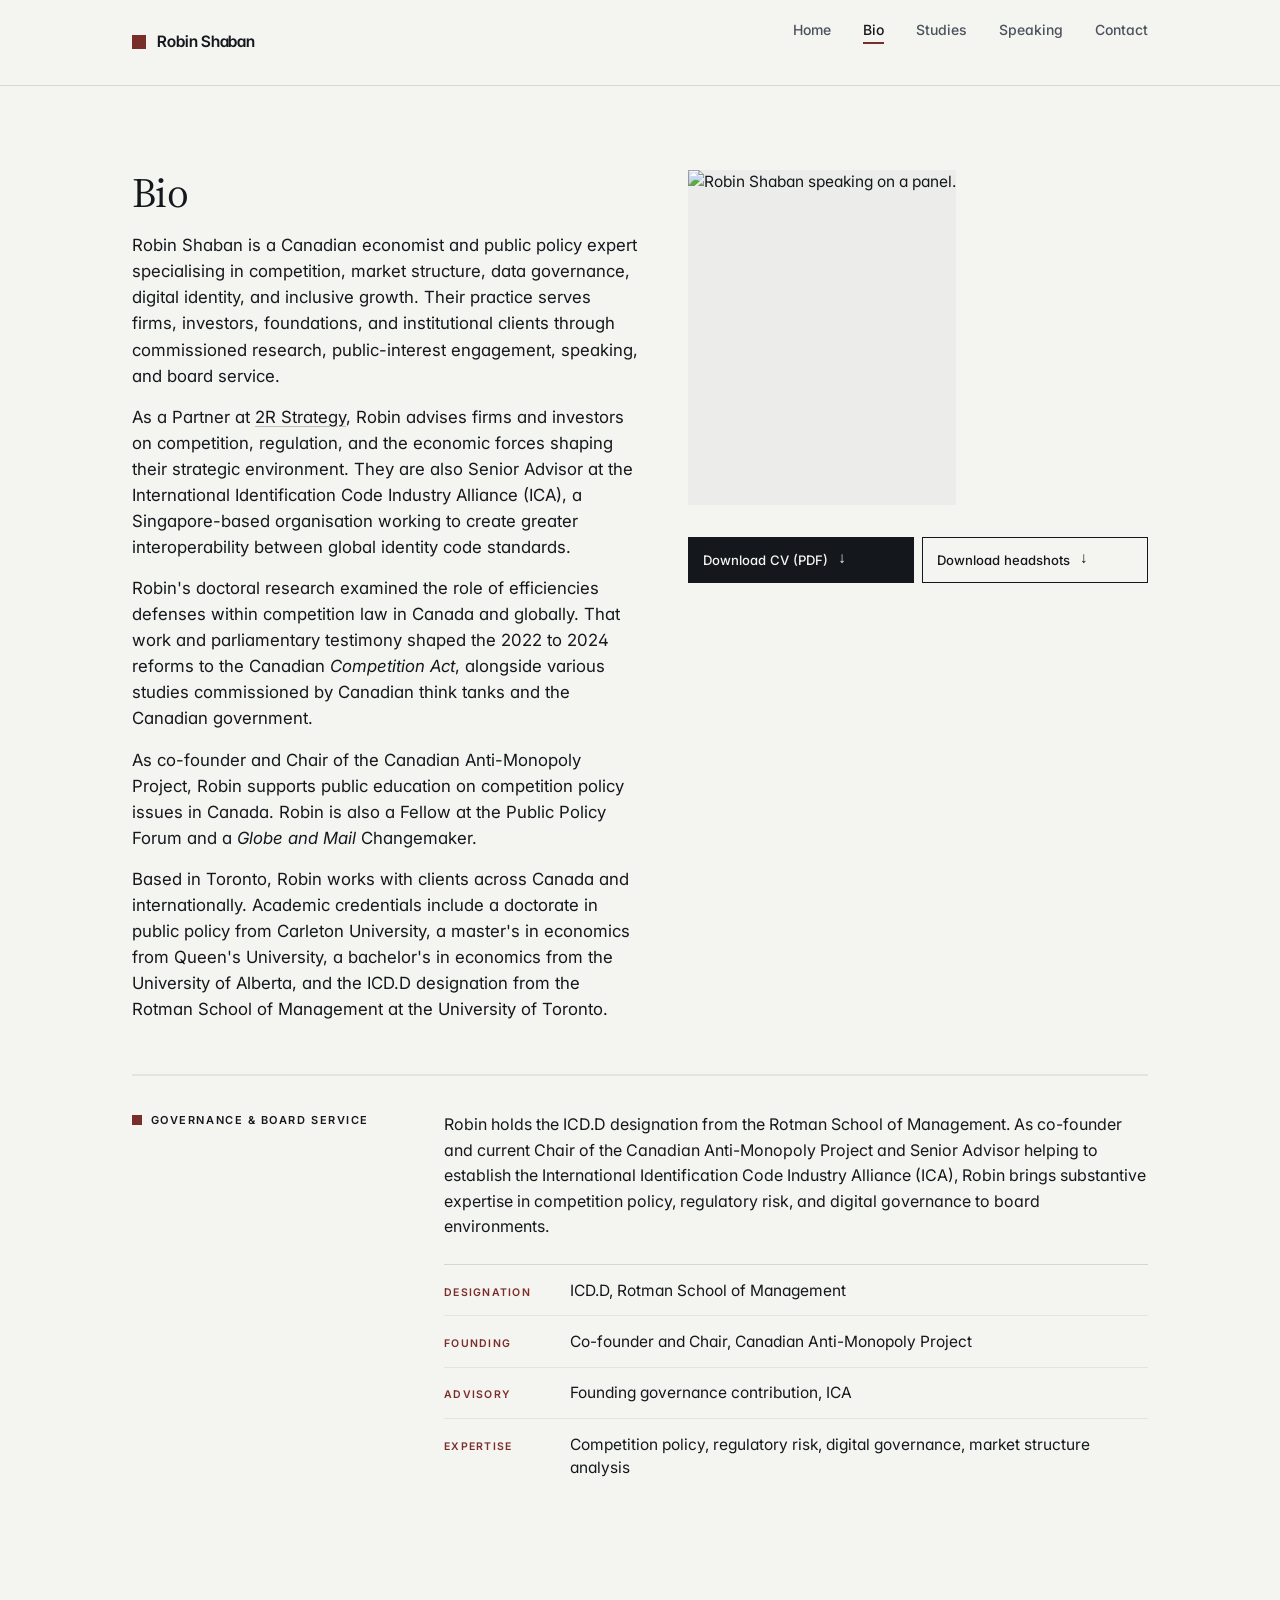
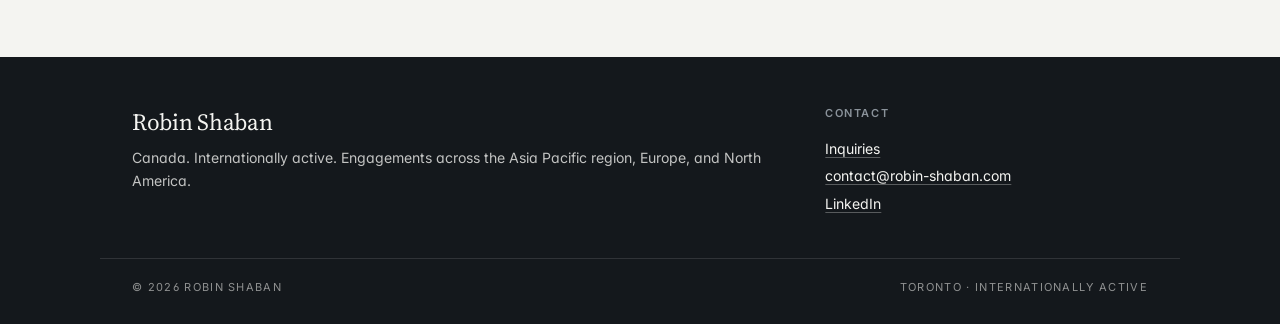
==== bio.html @ ea3fa1c0 "Add files via upload" ====
<!DOCTYPE html>
<html lang="en">
<head>
  <meta charset="UTF-8">
  <meta name="viewport" content="width=device-width, initial-scale=1.0">
  <title>Bio &middot; Robin Shaban</title>
  <meta name="description" content="Robin Shaban is a Canadian economist and public policy expert specialising in competition, market structure, data governance, digital identity, and inclusive growth.">
  <meta property="og:type" content="profile">
  <meta property="og:title" content="Bio · Robin Shaban">
  <meta property="og:description" content="Robin Shaban is a Canadian economist and public policy expert specialising in competition, market structure, data governance, digital identity, and inclusive growth.">
  <meta property="og:url" content="https://robin-shaban.com/bio.html">
  <meta property="og:image" content="https://robin-shaban.com/images/portrait-1.jpg">
  <meta property="og:image:alt" content="Robin Shaban speaking at the 2023 Ontario Economic Summit.">
  <meta property="og:site_name" content="Robin Shaban">
  <meta name="twitter:card" content="summary_large_image">
  <meta name="twitter:title" content="Bio · Robin Shaban">
  <meta name="twitter:description" content="Robin Shaban is a Canadian economist and public policy expert specialising in competition, market structure, data governance, digital identity, and inclusive growth.">
  <meta name="twitter:image" content="https://robin-shaban.com/images/portrait-1.jpg">
  <link rel="icon" type="image/svg+xml" href="favicon.svg">
  <link rel="apple-touch-icon" href="apple-touch-icon.svg">
  <link rel="preconnect" href="https://fonts.googleapis.com">
  <link rel="preconnect" href="https://fonts.gstatic.com" crossorigin>
  <link href="https://fonts.googleapis.com/css2?family=Inter:wght@400;500;600;700&family=Inter+Tight:wght@400;500;600;700&family=Source+Serif+4:opsz,wght@8..60,400;8..60,500;8..60,600&display=swap" rel="stylesheet">
  <link rel="stylesheet" href="styles.css">
</head>
<body>
<a href="#main-content" class="skip-to-content">Skip to main content</a>
<header class="site-header">
  <div class="site-header-inner">
    <a href="index.html" class="site-name">Robin Shaban</a>
    <button class="nav-toggle" aria-label="Toggle navigation" aria-expanded="false" aria-controls="primary-nav">
      <span class="nav-toggle-bar"></span>
      <span class="nav-toggle-bar"></span>
      <span class="nav-toggle-bar"></span>
    </button>
    <nav id="primary-nav" class="site-nav" aria-label="Primary">
      <ul>
        <li><a href="index.html">Home</a></li>
        <li><a href="bio.html" aria-current="page">Bio</a></li>
        <li><a href="work.html">Studies</a></li>
        <li><a href="speaking.html">Speaking</a></li>
        <li><a href="contact.html">Contact</a></li>
      </ul>
    </nav>
  </div>
</header>

<main id="main-content" tabindex="-1">

  <section class="page-intro start">
    <div class="page-intro-text">
      <h1 class="page-title">Bio</h1>
      <p class="lede">Robin Shaban is a Canadian economist and public policy expert specialising in competition, market structure, data governance, digital identity, and inclusive growth. Their practice serves firms, investors, foundations, and institutional clients through commissioned research, public-interest engagement, speaking, and board service.</p>
      <p class="lede">As a Partner at <a href="https://2rstrategy.ca/" target="_blank" rel="noopener">2R Strategy</a>, Robin advises firms and investors on competition, regulation, and the economic forces shaping their strategic environment. They are also Senior Advisor at the International Identification Code Industry Alliance (ICA), a Singapore-based organisation working to create greater interoperability between global identity code standards.</p>
      <p class="lede">Robin's doctoral research examined the role of efficiencies defenses within competition law in Canada and globally. That work and parliamentary testimony shaped the 2022 to 2024 reforms to the Canadian <em>Competition Act</em>, alongside various studies commissioned by Canadian think tanks and the Canadian government.</p>
      <p class="lede">As co-founder and Chair of the Canadian Anti-Monopoly Project, Robin supports public education on competition policy issues in Canada. Robin is also a Fellow at the Public Policy Forum and a <em>Globe and Mail</em> Changemaker.</p>
      <p class="lede">Based in Toronto, Robin works with clients across Canada and internationally. Academic credentials include a doctorate in public policy from Carleton University, a master's in economics from Queen's University, a bachelor's in economics from the University of Alberta, and the ICD.D designation from the Rotman School of Management at the University of Toronto.</p>
    </div>
    <div class="page-intro-right">
      <figure class="page-intro-figure">
        <img src="images/event-1.jpg" alt="Robin Shaban speaking on a panel.">
      </figure>
      <div class="download-row">
        <a href="downloads/Robin-Shaban-CV.pdf" download class="btn primary">Download CV (PDF) <span class="arr">&darr;</span></a>
        <a href="downloads/Robin-Shaban-Headshots.zip" class="btn">Download headshots <span class="arr">&darr;</span></a>
      </div>
    </div>
  </section>

  <section class="row">
    <aside class="rail">
      <div class="section-title"><span class="num">&bull;</span>Governance &amp; board service</div>
    </aside>
    <div>
      <div class="body-prose" style="margin-bottom: 1.5rem;">
        <p>Robin holds the ICD.D designation from the Rotman School of Management. As co-founder and current Chair of the Canadian Anti-Monopoly Project and Senior Advisor helping to establish the International Identification Code Industry Alliance (ICA), Robin brings substantive expertise in competition policy, regulatory risk, and digital governance to board environments.</p>
      </div>
      <ul class="directory">
        <li>
          <span class="tag">Designation</span>
          <span>ICD.D, Rotman School of Management</span>
        </li>
        <li>
          <span class="tag">Founding</span>
          <span>Co-founder and Chair, Canadian Anti-Monopoly Project</span>
        </li>
        <li>
          <span class="tag">Advisory</span>
          <span>Founding governance contribution, ICA</span>
        </li>
        <li>
          <span class="tag">Expertise</span>
          <span>Competition policy, regulatory risk, digital governance, market structure analysis</span>
        </li>
      </ul>
    </div>
  </section>

</main>

<footer class="site-footer">
  <div class="site-footer-inner">
    <div>
      <div class="footer-name">Robin Shaban</div>
      <p>Canada. Internationally active. Engagements across the Asia Pacific region, Europe, and North America.</p>
    </div>
    <div>
      <h4>Contact</h4>
      <ul>
        <li><a href="contact.html">Inquiries</a></li>
        <li><a href="mailto:contact@robin-shaban.com">contact@robin-shaban.com</a></li>
        <li><a href="https://www.linkedin.com/in/robinshaban/" target="_blank" rel="noopener">LinkedIn</a></li>
      </ul>
    </div>
  </div>
  <div class="footer-bottom">
    <span>&copy; 2026 Robin Shaban</span>
    <span>Toronto &middot; Internationally active</span>
  </div>
</footer>

<script>
  (function() {
    const btn = document.querySelector('.nav-toggle');
    const nav = document.getElementById('primary-nav');
    if (!btn || !nav) return;
    btn.addEventListener('click', () => {
      const open = nav.classList.toggle('open');
      btn.setAttribute('aria-expanded', open ? 'true' : 'false');
      document.documentElement.classList.toggle('nav-open', open);
    });
    nav.querySelectorAll('a').forEach(a => a.addEventListener('click', () => {
      nav.classList.remove('open');
      btn.setAttribute('aria-expanded', 'false');
      document.documentElement.classList.remove('nav-open');
    }));
  })();
</script>
</body>
</html>
---- styles.css ----
/* ================================================================
   robin-shaban.com — Institute (Cover hero)
   Stage 2: shared styles for index, bio, work, speaking, contact,
   philanthropy.

   Type:    Inter (body, labels, nav) + Source Serif 4 (hero & H1 only)
   Palette: cool off-white paper, near-black ink, deep oxblood accent
   Layout:  rail + content sidebar grid, 260px rail + 1fr content
   ================================================================ */
:root {
  --paper: #f4f4f1;
  --paper-2: #ececea;
  --card: #ffffff;
  --ink: #14181c;
  --ink-2: #4a525a;
  --ink-3: #8a929a;
  --rule: #d6d6d2;
  --rule-soft: #e4e4df;
  --accent: #7a2e2a;
  --accent-soft: #9a3e3a;
  --max: 1080px;
}
* { box-sizing: border-box; margin: 0; padding: 0; }
html { -webkit-text-size-adjust: 100%; }
html, body { background: var(--paper); }
body {
  font-family: "Inter", -apple-system, BlinkMacSystemFont, system-ui, sans-serif;
  font-feature-settings: "kern", "liga", "ss01", "cv11";
  font-size: 15.5px;
  line-height: 1.55;
  color: var(--ink);
  -webkit-font-smoothing: antialiased;
  text-rendering: optimizeLegibility;
}
a {
  color: var(--ink);
  text-decoration: underline;
  text-decoration-thickness: 1px;
  text-underline-offset: 3px;
  text-decoration-color: rgba(20, 24, 28, 0.25);
}
a:hover {
  color: var(--accent);
  text-decoration-color: var(--accent);
}
em, i { font-style: italic; }
strong { font-weight: 600; }
h1, h2, h3, h4 { font-style: normal; }
/* ---------- Site Header ---------- */
header.site-header {
  background: var(--paper);
  border-bottom: 1px solid var(--rule);
  position: relative;
}
.site-header-inner {
  max-width: var(--max);
  margin: 0 auto;
  padding: 1.15rem 2rem;
  display: flex;
  justify-content: space-between;
  align-items: center;
  gap: 2rem;
}
.site-name {
  font-family: "Inter Tight", "Inter", sans-serif;
  font-weight: 600;
  font-size: 0.98rem;
  letter-spacing: -0.005em;
  text-decoration: none;
  color: var(--ink);
  display: flex;
  align-items: center;
  gap: 0.7rem;
}
.site-name::before {
  content: "";
  width: 14px;
  height: 14px;
  background: var(--accent);
  display: inline-block;
}
nav.site-nav ul {
  list-style: none;
  display: flex;
  gap: 2rem;
}
nav.site-nav a {
  text-decoration: none;
  color: var(--ink-2);
  font-size: 0.875rem;
  font-weight: 500;
  padding-bottom: 4px;
}
nav.site-nav a:hover { color: var(--ink); }
nav.site-nav a[aria-current="page"] {
  color: var(--ink);
  border-bottom: 2px solid var(--accent);
}
/* ---------- Main + Row grid ---------- */
main {
  max-width: var(--max);
  margin: 0 auto;
  padding: 2.5rem 2rem 3rem;
}
.row {
  display: grid;
  grid-template-columns: 260px 1fr;
  column-gap: 3.25rem;
  padding: 2.25rem 0;
  border-top: 1px solid var(--rule-soft);
  align-items: start;
}
.row:first-child { border-top: none; padding-top: 1rem; }
.rail .label,
.section-title,
.eyebrow {
  font-family: "Inter", sans-serif;
  font-weight: 600;
}
.section-title {
  font-size: 11px;
  letter-spacing: 0.14em;
  text-transform: uppercase;
  color: var(--ink);
  margin-bottom: 0.4rem;
}
.section-title .num {
  display: inline-block;
  width: 10px;
  height: 10px;
  background: var(--accent);
  color: transparent;
  font-size: 0;
  vertical-align: middle;
  margin-right: 0.55rem;
  position: relative;
  top: -1px;
}
/* ---------- Cover Hero (home page only) ---------- */
.cover-hero {
  display: grid;
  grid-template-columns: 1.05fr 0.95fr;
  column-gap: 3rem;
  align-items: stretch;
  padding: 2.5rem 0 0;
  border-bottom: 1px solid var(--rule-soft);
  min-height: 560px;
}
.cover-hero-text {
  display: flex;
  flex-direction: column;
  justify-content: center;
  padding-bottom: 2.5rem;
}
.eyebrow {
  font-size: 11px;
  letter-spacing: 0.18em;
  text-transform: uppercase;
  color: var(--accent);
  margin-bottom: 1.25rem;
  display: flex;
  align-items: baseline;
  gap: 0.7rem;
}
.eyebrow::before {
  content: "";
  display: inline-block;
  width: 32px;
  height: 1px;
  background: var(--accent);
  flex: 0 0 32px;
}
.hero-statement {
  font-family: "Source Serif 4", Georgia, "Times New Roman", serif;
  font-size: 2.35rem;
  line-height: 1.18;
  letter-spacing: -0.012em;
  font-weight: 400;
  color: var(--ink);
  margin-bottom: 1.5rem;
  text-wrap: balance;
}
.hero-proof {
  font-size: 0.95rem;
  color: var(--ink-2);
  margin-bottom: 2rem;
  padding-bottom: 1.5rem;
  border-bottom: 1px solid var(--rule-soft);
}
.hero-proof strong { font-weight: 600; color: var(--ink); }
.hero-ctas {
  display: flex;
  gap: 0.75rem;
  flex-wrap: wrap;
}
.cover-hero-portrait {
  position: relative;
  overflow: hidden;
  background: var(--paper-2);
}
.cover-hero-portrait img {
  position: absolute;
  inset: 0;
  width: 100%;
  height: 100%;
  object-fit: cover;
  object-position: center 18%;
}
.cover-hero-portrait .tag {
  position: absolute;
  bottom: 14px;
  right: 14px;
  background: rgba(20, 24, 28, 0.62);
  backdrop-filter: blur(8px);
  color: var(--paper);
  font-size: 10.5px;
  letter-spacing: 0.18em;
  text-transform: uppercase;
  font-weight: 600;
  padding: 7px 11px;
  text-align: right;
  line-height: 1.55;
}
/* ---------- Page intro (non-home pages, balanced 2-col stretch) ---------- */
.page-intro {
  display: grid;
  grid-template-columns: 1.05fr 0.95fr;
  column-gap: 3rem;
  align-items: stretch;
  padding: 2.75rem 0 2.75rem;
  border-bottom: 1px solid var(--rule-soft);
}
.page-intro.start { align-items: start; }
.page-intro.start .page-intro-figure { position: sticky; top: 1rem; align-self: start; aspect-ratio: 3 / 4; min-height: 0; }
.page-intro-right { display: flex; flex-direction: column; gap: 1rem; }
.page-intro.start .page-intro-right { position: sticky; top: 1rem; align-self: start; }
.page-intro.start .page-intro-right .page-intro-figure {
  position: relative;
  aspect-ratio: auto;
  min-height: 0;
  display: block;
  top: auto;
}
.page-intro.start .page-intro-right .page-intro-figure img {
  position: relative;
  width: 100%;
  height: auto;
  inset: auto;
  display: block;
  aspect-ratio: 4 / 5;
  object-fit: cover;
}
.page-intro-right .download-row { flex-wrap: wrap; gap: 0.5rem; }
.page-intro-right .download-row .btn { flex: 1; min-width: 0; font-size: 0.82rem; padding: 0.65rem 0.85rem; }
.page-intro.no-figure { grid-template-columns: 1fr; max-width: 720px; }
.page-intro-text {
  display: flex;
  flex-direction: column;
  justify-content: center;
  padding-bottom: 0.5rem;
}
.page-intro-figure {
  position: relative;
  overflow: hidden;
  background: var(--paper-2);
  margin: 0;
  aspect-ratio: 4 / 3;
  min-height: 260px;
}
.page-intro-figure img {
  position: absolute;
  inset: 0;
  width: 100%;
  height: 100%;
  object-fit: cover;
  display: block;
}
.page-intro-figure .tag {
  position: absolute;
  bottom: 14px;
  right: 14px;
  background: rgba(20, 24, 28, 0.62);
  backdrop-filter: blur(8px);
  color: var(--paper);
  font-size: 10.5px;
  letter-spacing: 0.18em;
  text-transform: uppercase;
  font-weight: 600;
  padding: 7px 11px;
  text-align: right;
  line-height: 1.55;
}
.page-intro-figure .play-overlay {
  position: absolute; inset: 0;
  display: grid; place-items: center;
  z-index: 2;
}
.page-intro-figure .play-overlay .feature-play {
  width: 76px; height: 76px;
  background: var(--accent);
  border-radius: 50%;
  display: grid; place-items: center;
  box-shadow: 0 8px 28px rgba(0,0,0,0.35);
  transition: transform 0.18s;
}
.page-intro-figure .play-overlay .feature-play::after {
  content: "";
  width: 0; height: 0;
  border-left: 18px solid var(--paper);
  border-top: 12px solid transparent;
  border-bottom: 12px solid transparent;
  margin-left: 5px;
}
/* ---------- Feature spotlight (home page in-conversation) ---------- */
/* ---------- Roles & credentials grid (bio page) ---------- */
/* ---------- About anchors (home) ---------- */
/* ---------- Entry list (past speaking, consistent format) ---------- */
ul.entries { list-style: none; margin-left: 0; margin-bottom: 0; }
ul.entries li {
  display: flex;
  flex-direction: column;
  gap: 0.3rem;
  padding: 0.95rem 0;
  border-bottom: 1px solid var(--rule-soft);
  margin-bottom: 0;
}
ul.entries li:last-child { border-bottom: none; }
ul.entries .e-type {
  font-family: "Inter", sans-serif;
  font-size: 10.5px;
  letter-spacing: 0.16em;
  text-transform: uppercase;
  color: var(--accent);
  font-weight: 600;
  display: inline-flex;
  gap: 0.55rem;
  align-items: baseline;
}
ul.entries .e-type::before {
  content: "";
  display: inline-block;
  width: 22px;
  height: 1px;
  background: var(--accent);
  align-self: center;
}
ul.entries .e-body {
  font-size: 1rem;
  line-height: 1.45;
  color: var(--ink);
  display: block;
}
ul.entries .e-body .e-title { font-weight: 600; color: var(--ink); }
ul.entries .e-body .e-title em { font-style: italic; }
ul.entries .e-body .e-venue { color: var(--ink-3); font-weight: 400; }
@media (max-width: 900px) {
ul.entries .e-type { font-size: 10px; }
}
/* Engagement accordion (speaking selected engagements) */
/* ---------- Engagements: Featured + linklist (speaking) ---------- */
/* ---------- Engagements 1 + 2 grid (speaking) ---------- */
/* ---------- Speaking variants ---------- */
/* Variant A: full-width banner hero */
/* Variant B: photo grid hero */
/* Variant D: pull-quote led */
/* Variant E: topics-first hero */
/* ---------- Download row (CV & media) ---------- */
.download-row {
  display: flex;
  gap: 0.75rem;
  flex-wrap: wrap;
  margin-top: 1rem;
}
/* ---------- Page header (non-home pages) ---------- */
.page-header.row {
  border-top: none;
  padding-top: 1.5rem;
  padding-bottom: 2.5rem;
}
.page-header .eyebrow { margin-bottom: 0;}
.page-title {
  font-family: "Source Serif 4", Georgia, "Times New Roman", serif;
  font-weight: 400;
  font-size: 2.6rem;
  line-height: 1.12;
  letter-spacing: -0.014em;
  color: var(--ink);
  margin-bottom: 1rem;
  text-wrap: balance;
}
.lede {
  font-size: 1.05rem;
  line-height: 1.55;
  color: var(--ink);
  margin-bottom: 0.95rem;
  text-wrap: pretty;
}
.lede:last-child { margin-bottom: 0; }
/* ---------- Buttons ---------- */
.btn {
  display: inline-flex;
  align-items: center;
  gap: 0.6rem;
  padding: 0.72rem 1.05rem;
  font-size: 0.875rem;
  font-weight: 500;
  text-decoration: none;
  border: 1px solid var(--ink);
  color: var(--ink);
  background: transparent;
  transition: background 0.15s ease, color 0.15s ease;
}
.btn.primary {
  background: var(--ink);
  color: var(--paper);
  border-color: var(--ink);
}
.btn.primary:hover { background: var(--accent); border-color: var(--accent); }
.btn:hover { background: var(--ink); color: var(--paper); }
.btn .arr {
  font-family: ui-monospace, "JetBrains Mono", Menlo, monospace;
  font-size: 0.95rem;
  transition: transform 0.15s ease;
}
.btn:hover .arr { transform: translateX(3px); }
/* ---------- Body prose ---------- */
p { margin-bottom: 0.95rem; }
p:last-child { margin-bottom: 0; }
.body-prose p { font-size: 1rem; line-height: 1.6; color: var(--ink); }
.body-prose p:first-child { margin-top: 0; }
ul, ol { margin-left: 1.25rem; margin-bottom: 1rem; }
li { margin-bottom: 0.5rem; }
/* ---------- Directory list (used on bio, contact, etc.) ---------- */
ul.directory {
  list-style: none;
  margin-left: 0;
  border-top: 1px solid var(--rule);
}
ul.directory li {
  padding: 0.85rem 0;
  border-bottom: 1px solid var(--rule-soft);
  font-size: 0.97rem;
  line-height: 1.5;
  display: grid;
  grid-template-columns: 110px 1fr;
  gap: 1rem;
  align-items: baseline;
  margin-bottom: 0;
}
ul.directory li:last-child { border-bottom: none; }
ul.directory .tag {
  font-family: "Inter", sans-serif;
  font-size: 10.5px;
  letter-spacing: 0.12em;
  text-transform: uppercase;
  color: var(--accent);
  font-weight: 600;
}
ul.directory strong { font-weight: 600; }
ul.directory em { font-style: italic; }
/* ---------- Credentials block (numbered with tag column) ---------- */
/* ---------- Work item table rows (used on home + selected work) ---------- */
.table {
  border-top: 1px solid var(--rule);
  margin-top: 0.4rem;
}
.table .row-item {
  display: grid;
  grid-template-columns: 56px 1fr;
  gap: 1rem;
  padding: 0.9rem 0;
  border-bottom: 1px solid var(--rule-soft);
  align-items: baseline;
}
.table .row-item:last-child { border-bottom: none; }
.table .ix {
  font-family: "Inter Tight", "Inter", sans-serif;
  font-feature-settings: "tnum";
  font-size: 0.78rem;
  color: var(--accent);
  letter-spacing: 0.04em;
  font-weight: 600;
}
.table .row-body {
  font-size: 0.94rem;
  line-height: 1.5;
  color: var(--ink-2);
}
.table .row-body strong { color: var(--ink); font-weight: 600; }
.table .row-body em { font-style: italic; }
.table .row-pub {
  display: block;
  margin-top: 0.2rem;
  font-size: 11px;
  letter-spacing: 0.1em;
  text-transform: uppercase;
  color: var(--ink-3);
  font-weight: 500;
}
/* ---------- Work article (full, used on work.html accordion entries) ---------- */
.work-item {
  padding: 1.5rem 0;
  border-bottom: 1px solid var(--rule-soft);
}
.work-item:last-child { border-bottom: none; padding-bottom: 0.75rem; }
.work-item:first-of-type { padding-top: 0.75rem; }
.work-item-meta {
  font-size: 11px;
  letter-spacing: 0.14em;
  text-transform: uppercase;
  color: var(--accent);
  font-weight: 600;
  margin-bottom: 0.45rem;
}
.work-item-title {
  font-weight: 600;
  font-size: 1.06rem;
  line-height: 1.35;
  margin-bottom: 0.5rem;
  color: var(--ink);
}
.work-item-title em { font-style: italic; }
.work-item-title a { text-decoration-color: rgba(20,24,28,0.4); }
.work-item p {
  font-size: 0.95rem;
  line-height: 1.55;
  color: var(--ink-2);
}
/* ---------- Topics (speaking page) ---------- */
.topic {
  padding: 1.1rem 0;
  border-bottom: 1px solid var(--rule-soft);
}
.topic:last-child { border-bottom: none; }
.topic:first-of-type { padding-top: 0.5rem; }
.topic-title {
  font-weight: 600;
  font-size: 1.02rem;
  line-height: 1.35;
  margin-bottom: 0.4rem;
  color: var(--ink);
}
.topic-title em { font-style: italic; }
.topic-desc {
  color: var(--ink-2);
  font-size: 0.94rem;
  line-height: 1.55;
}
/* ---------- Accordion (year groupings) ---------- */
details {
  border-bottom: 1px solid var(--rule);
  padding: 0;
}
details:first-of-type { border-top: 1px solid var(--rule); }
summary {
  cursor: pointer;
  padding: 1rem 0;
  font-family: "Inter", sans-serif;
  font-weight: 600;
  font-size: 12px;
  letter-spacing: 0.16em;
  text-transform: uppercase;
  color: var(--ink);
  list-style: none;
  position: relative;
  padding-right: 2rem;
  display: flex;
  align-items: baseline;
  gap: 0.85rem;
}
summary::-webkit-details-marker { display: none; }
summary .year-num {
  font-family: "Source Serif 4", Georgia, serif;
  font-weight: 400;
  font-size: 1.45rem;
  letter-spacing: -0.005em;
  color: var(--ink);
  text-transform: none;
  line-height: 1;
  font-feature-settings: "lnum";
}
summary .year-count {
  margin-left: auto;
  margin-right: 1.75rem;
  font-size: 11px;
  color: var(--ink-3);
  font-weight: 500;
  letter-spacing: 0.1em;
}
summary::after {
  content: "+";
  position: absolute;
  right: 0.25rem;
  top: 50%;
  transform: translateY(-50%);
  font-size: 1.25rem;
  font-weight: 400;
  color: var(--accent);
}
details[open] > summary::after { content: "\2212"; }
details[open] > summary { margin-bottom: 0.5rem; }
details .work-item:first-of-type { padding-top: 1rem; }
details ul.directory { margin-top: 0.5rem; border-top: none; }
details ul.directory li:first-child { border-top: 1px solid var(--rule-soft); }
/* ---------- Featured engagement card ---------- */
.feature-card {
  background: var(--card);
  border: 1px solid var(--rule);
}
.feature-thumb {
  display: block;
  aspect-ratio: 16 / 9;
  border-bottom: 1px solid var(--rule);
  position: relative;
  overflow: hidden;
}
.feature-thumb img {
  position: absolute; inset: 0;
  width: 100%; height: 100%;
  object-fit: cover;
}
.feature-thumb::after {
  content: "";
  position: absolute; inset: 0;
  background: linear-gradient(180deg, rgba(20,24,28,0) 50%, rgba(20,24,28,0.55) 100%);
  pointer-events: none;
}
.feature-thumb[data-activated]::after {
  display: none;
}
.feature-thumb .play-overlay {
  position: absolute;
  inset: 0;
  display: grid;
  place-items: center;
  z-index: 1;
}
.feature-thumb .play-overlay .feature-play {
  width: 64px; height: 64px;
  background: var(--accent);
  border-radius: 50%;
  display: grid;
  place-items: center;
  box-shadow: 0 6px 24px rgba(0,0,0,0.3);
}
.feature-thumb .play-overlay .feature-play::after {
  content: "";
  width: 0; height: 0;
  border-left: 15px solid var(--paper);
  border-top: 9px solid transparent;
  border-bottom: 9px solid transparent;
  margin-left: 4px;
}
.feature-thumb .tag {
  position: absolute;
  top: 12px;
  left: 12px;
  z-index: 2;
  background: rgba(20,24,28,0.78);
  color: var(--paper);
  font-size: 10.5px;
  letter-spacing: 0.14em;
  text-transform: uppercase;
  font-weight: 600;
  padding: 4px 8px;
}
.feature-body {
  padding: 1.15rem 1.25rem 1.3rem;
}
.feature-meta {
  font-size: 11px;
  letter-spacing: 0.12em;
  text-transform: uppercase;
  color: var(--ink-3);
  font-weight: 600;
  margin-bottom: 0.45rem;
  display: flex;
  gap: 0.6rem;
  flex-wrap: wrap;
}
.feature-meta span::after { content: "·"; margin-left: 0.6rem; color: var(--rule); }
.feature-meta span:last-child::after { content: none; }
.feature-title {
  font-weight: 600;
  font-size: 1.18rem;
  letter-spacing: -0.01em;
  line-height: 1.3;
  margin-bottom: 0.4rem;
}
.feature-title a { text-decoration: none; }
.feature-title a:hover { color: var(--accent); }
.feature-desc { font-size: 0.9rem; color: var(--ink-2); }
/* ---------- Photographic plates inside content rails ---------- */
/* Per-image cropping helpers (override default object-position) */
/* Full-bleed photo band inside content (used on credentials, etc.) */
/* ---------- Ghost link / "more" link ---------- */
.ghost-link {
  display: inline-flex;
  align-items: center;
  gap: 0.5rem;
  margin-top: 1.5rem;
  text-decoration: none;
  font-size: 0.875rem;
  font-weight: 500;
  color: var(--ink);
  padding-bottom: 3px;
  border-bottom: 1px solid var(--ink);
}
.ghost-link:hover { color: var(--accent); border-color: var(--accent); }
/* ---------- Inline placeholders (CV PDF pending, etc.) ---------- */
/* ---------- Footer ---------- */
footer.site-footer {
  background: var(--ink);
  color: var(--paper);
  margin-top: 4rem;
}
footer.site-footer a { color: var(--paper); text-decoration-color: rgba(244,244,241,0.3); }
footer.site-footer a:hover { color: #d9aaa6; text-decoration-color: #d9aaa6; }
.site-footer-inner,
.footer-inner {
  max-width: var(--max);
  margin: 0 auto;
  padding: 3rem 2rem 1.5rem;
  display: grid;
  grid-template-columns: 2fr 1fr;
  gap: 3rem;
}
.site-footer-inner h4,
.footer-inner h4 {
  font-size: 11px;
  letter-spacing: 0.14em;
  text-transform: uppercase;
  color: var(--ink-3);
  font-weight: 600;
  margin-bottom: 0.85rem;
}
.site-footer-inner p,
.site-footer-inner li,
.footer-inner p,
.footer-inner li {
  font-size: 0.88rem;
  color: rgba(244,244,241,0.78);
  line-height: 1.6;
  margin-bottom: 0;
}
.site-footer-inner ul,
.footer-inner ul { list-style: none; margin-left: 0; }
.site-footer-inner li,
.footer-inner li { padding: 0.15rem 0; }
.footer-name {
  font-family: "Source Serif 4", Georgia, serif;
  font-size: 1.45rem;
  font-weight: 400;
  letter-spacing: -0.012em;
  margin-bottom: 0.4rem;
  color: var(--paper);
}
.footer-bottom {
  max-width: var(--max);
  margin: 0 auto;
  padding: 1.25rem 2rem 1.75rem;
  border-top: 1px solid rgba(244,244,241,0.12);
  display: flex;
  justify-content: space-between;
  font-size: 11px;
  letter-spacing: 0.12em;
  text-transform: uppercase;
  color: rgba(244,244,241,0.55);
}
/* ---------- Video hero (used on Speaking page) ---------- */
/* ---------- Contact form (used on Contact page) ---------- */
.contact-grid {
  display: grid;
  grid-template-columns: 1.3fr 0.9fr;
  column-gap: 3.25rem;
  padding: 2.5rem 0;
  border-top: 1px solid var(--rule-soft);
  align-items: start;
}
.contact-form {
  display: flex;
  flex-direction: column;
  gap: 1.1rem;
}
.contact-form .form-row {
  display: flex;
  flex-direction: column;
  gap: 0.4rem;
}
.contact-form .form-grid {
  display: grid;
  grid-template-columns: 1fr 1fr;
  gap: 1.1rem;
}
.contact-form label {
  font-family: "Inter", sans-serif;
  font-size: 10.5px;
  letter-spacing: 0.14em;
  text-transform: uppercase;
  color: var(--ink-2);
  font-weight: 600;
}
.contact-form label .req { color: var(--accent); margin-left: 4px; }
.contact-form label .optional { color: var(--ink-3); font-weight: 500; letter-spacing: 0.08em; text-transform: none; margin-left: 6px; font-size: 10px; }
.contact-form input,
.contact-form select,
.contact-form textarea {
  font-family: "Inter", sans-serif;
  font-size: 0.96rem;
  color: var(--ink);
  background: var(--card);
  border: 1px solid var(--rule);
  padding: 0.78rem 0.95rem;
  border-radius: 0;
  width: 100%;
  -webkit-appearance: none;
  appearance: none;
}
.contact-form input:focus,
.contact-form select:focus,
.contact-form textarea:focus {
  outline: none;
  border-color: var(--accent);
  box-shadow: 0 0 0 1px var(--accent);
}
.contact-form select {
  background-image: linear-gradient(45deg, transparent 50%, var(--ink-2) 50%),
                    linear-gradient(135deg, var(--ink-2) 50%, transparent 50%);
  background-position: calc(100% - 18px) 50%, calc(100% - 12px) 50%;
  background-size: 6px 6px;
  background-repeat: no-repeat;
  padding-right: 2rem;
}
.contact-form textarea {
  resize: vertical;
  min-height: 140px;
  font-family: "Inter", sans-serif;
  line-height: 1.5;
}
.contact-form .submit-row {
  display: flex;
  align-items: center;
  justify-content: space-between;
  gap: 1rem;
  margin-top: 0.5rem;
}
.contact-form .submit-row .note {
  font-size: 12px;
  color: var(--ink-3);
  line-height: 1.5;
}
.contact-aside .aside-block {
  margin-bottom: 1.5rem;
  padding-bottom: 1.5rem;
  border-bottom: 1px solid var(--rule-soft);
}
.contact-aside .aside-block:last-child { border-bottom: none; }
.contact-aside .aside-block h3 {
  font-family: "Inter", sans-serif;
  font-size: 11px;
  letter-spacing: 0.14em;
  text-transform: uppercase;
  color: var(--ink);
  font-weight: 600;
  margin-bottom: 0.55rem;
}
.contact-aside .aside-block p {
  font-size: 0.93rem;
  line-height: 1.55;
  color: var(--ink-2);
  margin-bottom: 0.5rem;
}
.contact-aside .aside-block p:last-child { margin-bottom: 0; }
.contact-aside .aside-block ul {
  list-style: none;
  margin-left: 0;
  margin-bottom: 0;
}
.contact-aside .aside-block li {
  font-size: 0.93rem;
  line-height: 1.5;
  color: var(--ink-2);
  margin-bottom: 0.3rem;
  padding-left: 0;
}
/* ---------- Pillars grid (philanthropy) ---------- */
.pillars-grid {
  display: grid;
  grid-template-columns: repeat(3, 1fr);
  gap: 1.25rem;
  margin-top: 0.5rem;
}
.pillars-grid .pillar {
  background: var(--card);
  border: 1px solid var(--rule);
  padding: 1.25rem 1.25rem 1.4rem;
  display: flex;
  flex-direction: column;
  gap: 0.6rem;
}
.pillars-grid .pillar-meta {
  font-family: "Inter", sans-serif;
  font-size: 10.5px;
  letter-spacing: 0.16em;
  text-transform: uppercase;
  color: var(--accent);
  font-weight: 600;
  margin: 0;
}
.pillars-grid .pillar-title {
  font-family: "Source Serif 4", Georgia, serif;
  font-weight: 500;
  font-size: 1.15rem;
  line-height: 1.25;
  letter-spacing: -0.005em;
  color: var(--ink);
}
.pillars-grid .pillar-points {
  list-style: disc;
  margin: 0.25rem 0 0 1.1rem;
  padding: 0;
}
.pillars-grid .pillar-points li {
  font-size: 0.93rem;
  line-height: 1.55;
  color: var(--ink-2);
  margin-bottom: 0.5rem;
}
.pillars-grid .pillar-points li:last-child { margin-bottom: 0; }
.pillars-grid .pillar-points li::marker { color: var(--accent); }
@media (max-width: 900px) {
.pillars-grid { grid-template-columns: 1fr; }
}
/* ---------- Skip to main content (accessibility) ---------- */
.skip-to-content {
  position: absolute;
  left: 1rem;
  top: 1rem;
  z-index: 100;
  background: var(--ink);
  color: var(--paper);
  padding: 0.6rem 1rem;
  font-family: "Inter", sans-serif;
  font-size: 0.85rem;
  font-weight: 600;
  text-decoration: none;
  transform: translateY(-200%);
  transition: transform 0.18s ease;
}
.skip-to-content:focus,
.skip-to-content:focus-visible {
  transform: translateY(0);
  outline: 2px solid var(--accent);
  outline-offset: 2px;
  color: var(--paper);
}
/* ---------- Focus styles (accessibility) ---------- */
:focus { outline: none; }
a:focus-visible,
button:focus-visible,
summary:focus-visible,
input:focus-visible,
select:focus-visible,
textarea:focus-visible,
.btn:focus-visible {
  outline: 2px solid var(--accent);
  outline-offset: 2px;
}
input:focus-visible,
select:focus-visible,
textarea:focus-visible {
  outline-offset: -1px;
}
/* ---------- Mobile navigation toggle ---------- */
.nav-toggle {
  display: none;
  background: transparent;
  border: none;
  padding: 0.6rem;
  margin-right: -0.6rem;
  cursor: pointer;
  flex-direction: column;
  gap: 5px;
  width: 38px;
  height: 38px;
  align-items: center;
  justify-content: center;
}
.nav-toggle-bar {
  display: block;
  width: 20px;
  height: 2px;
  background: var(--ink);
  transition: transform 0.2s ease, opacity 0.2s ease;
}
.nav-toggle[aria-expanded="true"] .nav-toggle-bar:nth-child(1) {
  transform: translateY(7px) rotate(45deg);
}
.nav-toggle[aria-expanded="true"] .nav-toggle-bar:nth-child(2) { opacity: 0; }
.nav-toggle[aria-expanded="true"] .nav-toggle-bar:nth-child(3) {
  transform: translateY(-7px) rotate(-45deg);
}
@media (max-width: 760px) {
.nav-toggle { display: flex; }
nav.site-nav {
    position: absolute;
    top: 100%;
    left: 0;
    right: 0;
    background: var(--paper);
    border-bottom: 1px solid var(--rule);
    box-shadow: 0 8px 24px rgba(0,0,0,0.08);
    max-height: 0;
    overflow: hidden;
    transition: max-height 0.24s ease;
    z-index: 50;
  }
nav.site-nav.open { max-height: 80vh; }
nav.site-nav ul {
    flex-direction: column;
    gap: 0;
    padding: 0.5rem 0;
  }
nav.site-nav li {
    border-bottom: 1px solid var(--rule-soft);
  }
nav.site-nav li:last-child { border-bottom: none; }
nav.site-nav a {
    display: block;
    padding: 0.95rem 2rem;
    font-size: 0.95rem;
    border-bottom: none !important;
  }
nav.site-nav a[aria-current="page"] {
    border-bottom: none !important;
    border-left: 3px solid var(--accent);
    padding-left: calc(2rem - 3px);
  }
.site-header-inner { position: relative; }
html.nav-open { overflow: hidden; }
}
/* ---------- Dark mode (prefers-color-scheme) ---------- */
@media (prefers-color-scheme: dark) {
:root {
    --paper: #14181c;
    --paper-2: #1c2127;
    --card: #1f242a;
    --ink: #ececea;
    --ink-2: #b2b6b8;
    --ink-3: #7e858a;
    --rule: #2c333a;
    --rule-soft: #232a31;
    --accent: #d18a86;
    --accent-soft: #b96e6a;
  }
html, body { background: var(--paper); color: var(--ink); }
a { color: var(--ink); text-decoration-color: rgba(236,236,234,0.35); }
a:hover { color: var(--accent); text-decoration-color: var(--accent); }
.site-header { background: var(--paper); border-bottom-color: var(--rule); }
.nav-toggle-bar { background: var(--ink); }
nav.site-nav { background: var(--paper); }
footer.site-footer { background: #0c1014; border-top: 1px solid var(--rule); }
footer.site-footer a { color: rgba(236,236,234,0.78); }
footer.site-footer a:hover { color: var(--accent); }
.footer-bottom { color: rgba(236,236,234,0.5); border-color: rgba(236,236,234,0.1); }
.page-intro-figure img { opacity: 0.95; }
.feature-card { background: var(--card); }
.feature-thumb img { opacity: 0.9; }
.btn { color: var(--ink); border-color: var(--ink); }
.btn.primary { background: var(--ink); color: var(--paper); }
.btn.primary:hover { background: var(--accent); border-color: var(--accent); color: var(--paper); }
.btn:not(.primary):hover { background: var(--ink); color: var(--paper); }
.contact-form input, .contact-form select, .contact-form textarea {
    background: var(--card);
    border-color: var(--rule);
    color: var(--ink);
  }
.contact-form input:focus, .contact-form select:focus, .contact-form textarea:focus {
    border-color: var(--accent);
    box-shadow: 0 0 0 1px var(--accent);
  }
.feature-thumb .tag { background: rgba(20,24,28,0.85); }
}
/* ---------- Responsive ---------- */
@media (max-width: 900px) {
.row { grid-template-columns: 1fr; gap: 1rem; column-gap: 0; }
.page-intro { grid-template-columns: 1fr; gap: 1.5rem; padding: 1.75rem 0; }
.page-intro-figure { aspect-ratio: 16 / 10; min-height: 0; }
.contact-grid { grid-template-columns: 1fr; gap: 1.5rem; column-gap: 0; }
.contact-form .form-grid { grid-template-columns: 1fr; }
.cover-hero { grid-template-columns: 1fr; min-height: 0; padding: 2rem 0 0; }
.cover-hero-portrait { aspect-ratio: 4 / 5; }
.hero-statement, .page-title { font-size: 1.7rem; }
.site-footer-inner, .footer-inner { grid-template-columns: 1fr; gap: 1.5rem; }
main { padding: 1.5rem 1.25rem 2.5rem; }
ul.directory li { grid-template-columns: 1fr; gap: 0.2rem; }
summary .year-count { display: none; }
/* Touch targets: larger button hit area */
.btn { padding: 0.85rem 1.1rem; font-size: 0.9rem; }
/* Form inputs: 16px minimum to prevent iOS zoom on focus */
.contact-form input,
.contact-form select,
.contact-form textarea { font-size: 16px; padding: 0.85rem 1rem; }
/* Hero CTAs and download buttons stack full-width on mobile */
.hero-ctas { flex-direction: column; align-items: stretch; }
.hero-ctas .btn { justify-content: space-between; width: 100%; }
.download-row { flex-direction: column; }
.page-intro-right .download-row .btn { width: 100%; padding: 0.85rem 1rem; font-size: 0.88rem; }
/* Disable sticky positioning on bio page mobile (no second column to anchor against) */
.page-intro.start .page-intro-figure,
.page-intro.start .page-intro-right { position: static; top: auto; }
}

@media (max-width: 480px) {
.hero-statement, .page-title { font-size: 1.45rem; }
.hero-proof { font-size: 0.92rem; }
main { padding: 1.25rem 1rem 2rem; }
.page-intro { padding: 1.25rem 0; }
.btn { font-size: 0.85rem; padding: 0.8rem 1rem; }
}
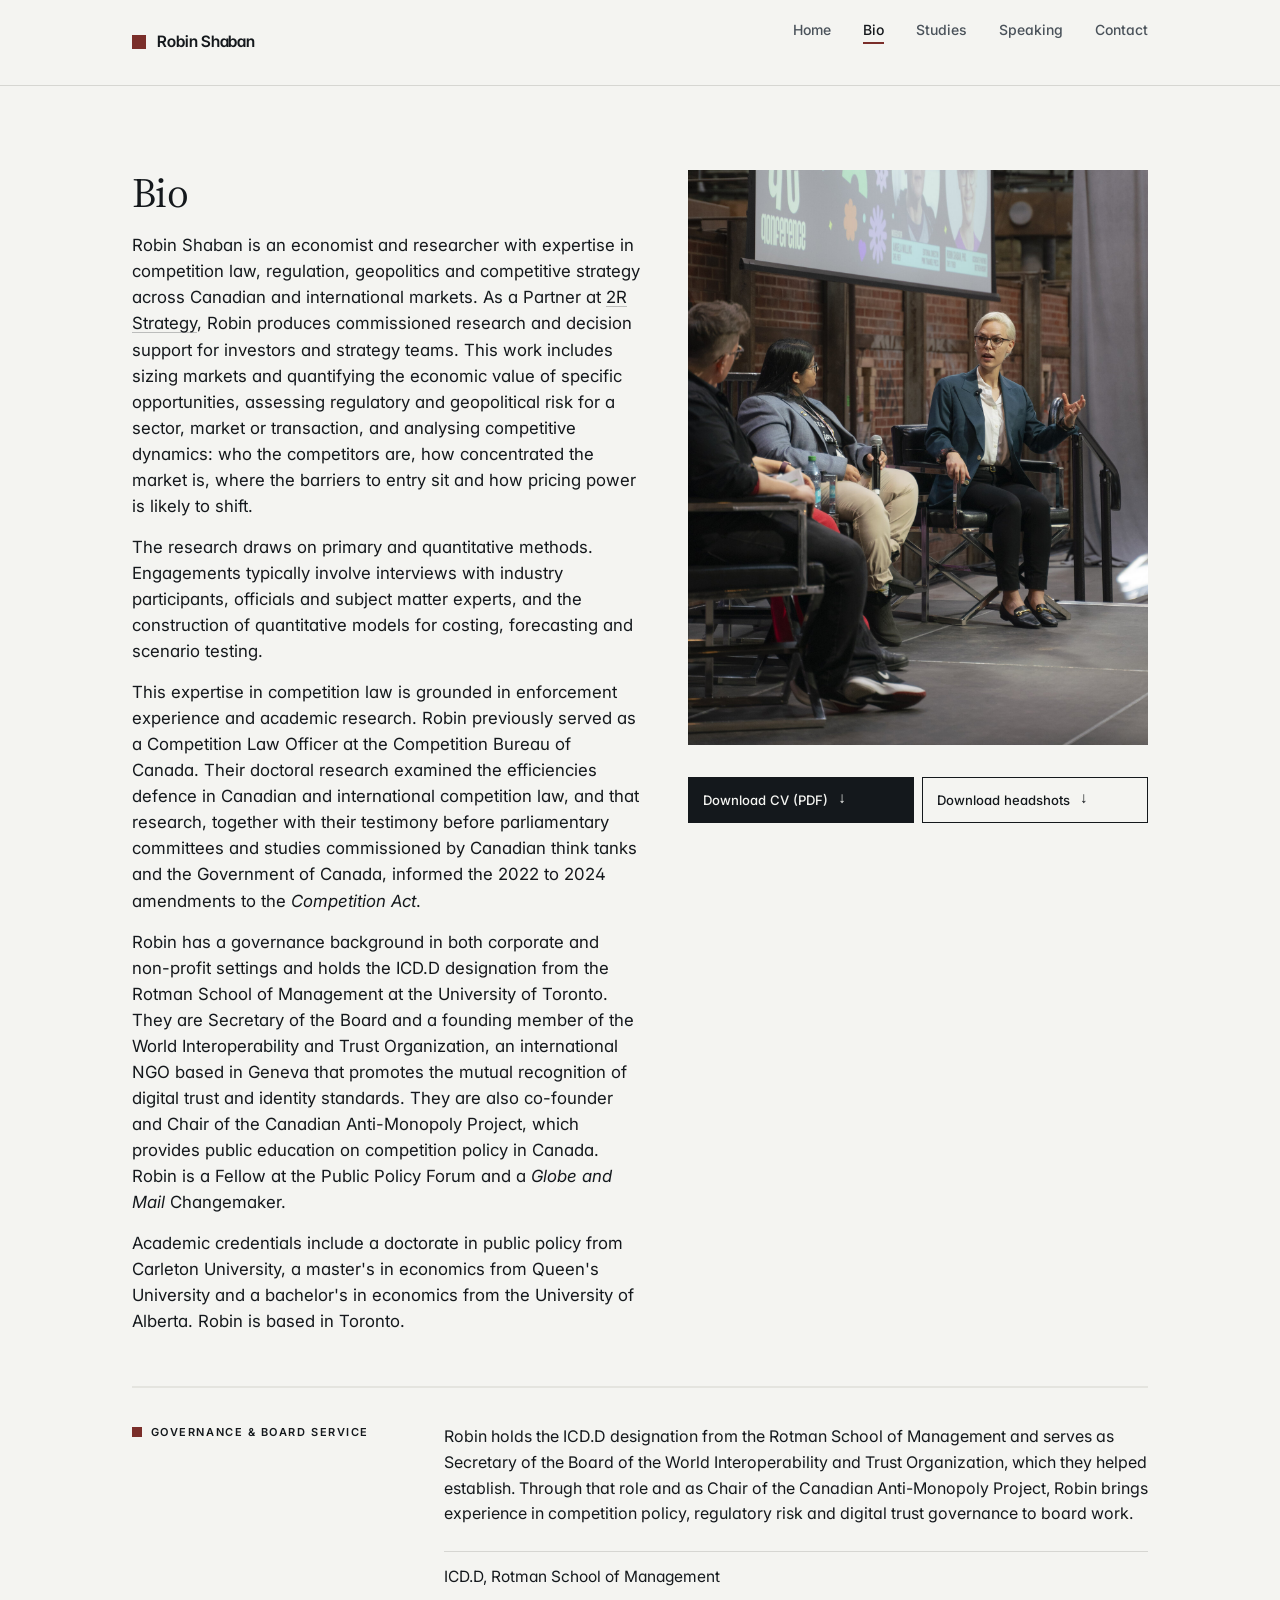
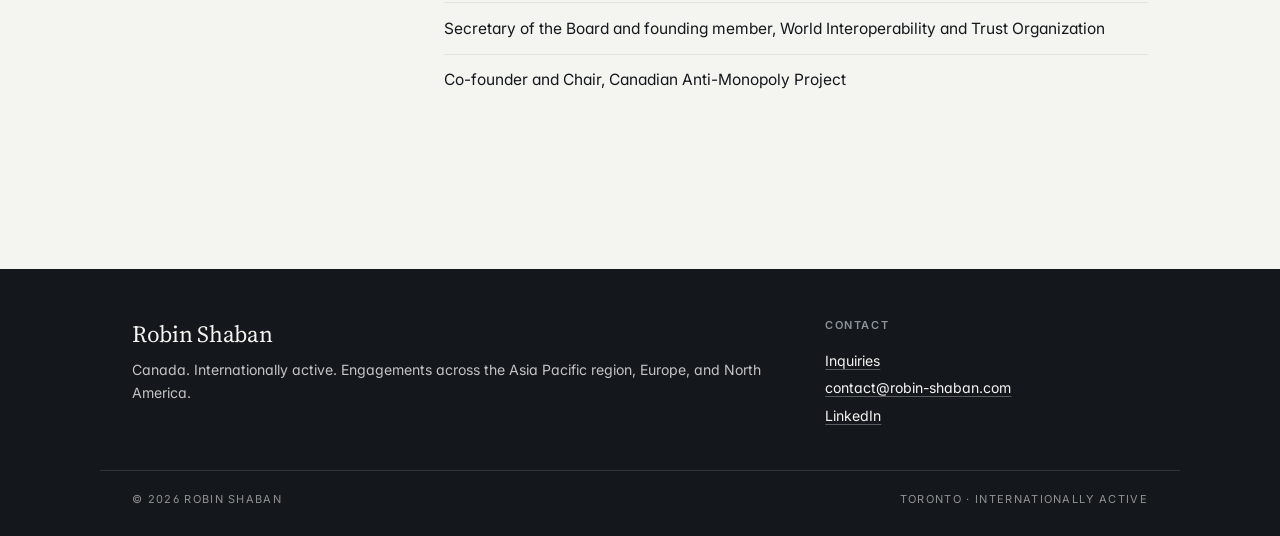
==== commit c6b0d911: "Add files via upload" ====
--- a/bio.html
+++ b/bio.html
@@ -50,15 +50,15 @@
   <section class="page-intro start">
     <div class="page-intro-text">
       <h1 class="page-title">Bio</h1>
-      <p class="lede">Robin Shaban is a Canadian economist and public policy expert specialising in competition, market structure, data governance, digital identity, and inclusive growth. Their practice serves firms, investors, foundations, and institutional clients through commissioned research, public-interest engagement, speaking, and board service.</p>
-      <p class="lede">As a Partner at <a href="https://2rstrategy.ca/" target="_blank" rel="noopener">2R Strategy</a>, Robin advises firms and investors on competition, regulation, and the economic forces shaping their strategic environment. They are also Senior Advisor at the International Identification Code Industry Alliance (ICA), a Singapore-based organisation working to create greater interoperability between global identity code standards.</p>
-      <p class="lede">Robin's doctoral research examined the role of efficiencies defenses within competition law in Canada and globally. That work and parliamentary testimony shaped the 2022 to 2024 reforms to the Canadian <em>Competition Act</em>, alongside various studies commissioned by Canadian think tanks and the Canadian government.</p>
-      <p class="lede">As co-founder and Chair of the Canadian Anti-Monopoly Project, Robin supports public education on competition policy issues in Canada. Robin is also a Fellow at the Public Policy Forum and a <em>Globe and Mail</em> Changemaker.</p>
-      <p class="lede">Based in Toronto, Robin works with clients across Canada and internationally. Academic credentials include a doctorate in public policy from Carleton University, a master's in economics from Queen's University, a bachelor's in economics from the University of Alberta, and the ICD.D designation from the Rotman School of Management at the University of Toronto.</p>
+      <p class="lede">Robin Shaban is an economist and researcher with expertise in competition law, regulation, geopolitics and competitive strategy across Canadian and international markets. As a Partner at <a href="https://2rstrategy.ca/" target="_blank" rel="noopener">2R Strategy</a>, Robin produces commissioned research and decision support for investors and strategy teams. This work includes sizing markets and quantifying the economic value of specific opportunities, assessing regulatory and geopolitical risk for a sector, market or transaction, and analysing competitive dynamics: who the competitors are, how concentrated the market is, where the barriers to entry sit and how pricing power is likely to shift.</p>
+      <p class="lede">The research draws on primary and quantitative methods. Engagements typically involve interviews with industry participants, officials and subject matter experts, and the construction of quantitative models for costing, forecasting and scenario testing.</p>
+      <p class="lede">This expertise in competition law is grounded in enforcement experience and academic research. Robin previously served as a Competition Law Officer at the Competition Bureau of Canada. Their doctoral research examined the efficiencies defence in Canadian and international competition law, and that research, together with their testimony before parliamentary committees and studies commissioned by Canadian think tanks and the Government of Canada, informed the 2022 to 2024 amendments to the <em>Competition Act</em>.</p>
+      <p class="lede">Robin has a governance background in both corporate and non-profit settings and holds the ICD.D designation from the Rotman School of Management at the University of Toronto. They are Secretary of the Board and a founding member of the World Interoperability and Trust Organization, an international NGO based in Geneva that promotes the mutual recognition of digital trust and identity standards. They are also co-founder and Chair of the Canadian Anti-Monopoly Project, which provides public education on competition policy in Canada. Robin is a Fellow at the Public Policy Forum and a <em>Globe and Mail</em> Changemaker.</p>
+      <p class="lede">Academic credentials include a doctorate in public policy from Carleton University, a master's in economics from Queen's University and a bachelor's in economics from the University of Alberta. Robin is based in Toronto.</p>
     </div>
     <div class="page-intro-right">
       <figure class="page-intro-figure">
-        <img src="images/event-1.jpg" alt="Robin Shaban speaking on a panel.">
+        <img src="images/event-1.jpg" alt="Robin Shaban speaking at the 2024 QueerTech conference.">
       </figure>
       <div class="download-row">
         <a href="downloads/Robin-Shaban-CV.pdf" download class="btn primary">Download CV (PDF) <span class="arr">&darr;</span></a>
@@ -73,25 +73,12 @@
     </aside>
     <div>
       <div class="body-prose" style="margin-bottom: 1.5rem;">
-        <p>Robin holds the ICD.D designation from the Rotman School of Management. As co-founder and current Chair of the Canadian Anti-Monopoly Project and Senior Advisor helping to establish the International Identification Code Industry Alliance (ICA), Robin brings substantive expertise in competition policy, regulatory risk, and digital governance to board environments.</p>
+        <p>Robin holds the ICD.D designation from the Rotman School of Management and serves as Secretary of the Board of the World Interoperability and Trust Organization, which they helped establish. Through that role and as Chair of the Canadian Anti-Monopoly Project, Robin brings experience in competition policy, regulatory risk and digital trust governance to board work.</p>
       </div>
-      <ul class="directory">
-        <li>
-          <span class="tag">Designation</span>
-          <span>ICD.D, Rotman School of Management</span>
-        </li>
-        <li>
-          <span class="tag">Founding</span>
-          <span>Co-founder and Chair, Canadian Anti-Monopoly Project</span>
-        </li>
-        <li>
-          <span class="tag">Advisory</span>
-          <span>Founding governance contribution, ICA</span>
-        </li>
-        <li>
-          <span class="tag">Expertise</span>
-          <span>Competition policy, regulatory risk, digital governance, market structure analysis</span>
-        </li>
+      <ul class="directory no-tags">
+        <li><span>ICD.D, Rotman School of Management</span></li>
+        <li><span>Secretary of the Board and founding member, World Interoperability and Trust Organization</span></li>
+        <li><span>Co-founder and Chair, Canadian Anti-Monopoly Project</span></li>
       </ul>
     </div>
   </section>
--- a/styles.css
+++ b/styles.css
@@ -1039,57 +1039,24 @@
 .site-header-inner { position: relative; }
 html.nav-open { overflow: hidden; }
 }
-/* ---------- Dark mode (prefers-color-scheme) ---------- */
-@media (prefers-color-scheme: dark) {
-:root {
-    --paper: #14181c;
-    --paper-2: #1c2127;
-    --card: #1f242a;
-    --ink: #ececea;
-    --ink-2: #b2b6b8;
-    --ink-3: #7e858a;
-    --rule: #2c333a;
-    --rule-soft: #232a31;
-    --accent: #d18a86;
-    --accent-soft: #b96e6a;
-  }
-html, body { background: var(--paper); color: var(--ink); }
-a { color: var(--ink); text-decoration-color: rgba(236,236,234,0.35); }
-a:hover { color: var(--accent); text-decoration-color: var(--accent); }
-.site-header { background: var(--paper); border-bottom-color: var(--rule); }
-.nav-toggle-bar { background: var(--ink); }
-nav.site-nav { background: var(--paper); }
-footer.site-footer { background: #0c1014; border-top: 1px solid var(--rule); }
-footer.site-footer a { color: rgba(236,236,234,0.78); }
-footer.site-footer a:hover { color: var(--accent); }
-.footer-bottom { color: rgba(236,236,234,0.5); border-color: rgba(236,236,234,0.1); }
-.page-intro-figure img { opacity: 0.95; }
-.feature-card { background: var(--card); }
-.feature-thumb img { opacity: 0.9; }
-.btn { color: var(--ink); border-color: var(--ink); }
-.btn.primary { background: var(--ink); color: var(--paper); }
-.btn.primary:hover { background: var(--accent); border-color: var(--accent); color: var(--paper); }
-.btn:not(.primary):hover { background: var(--ink); color: var(--paper); }
-.contact-form input, .contact-form select, .contact-form textarea {
-    background: var(--card);
-    border-color: var(--rule);
-    color: var(--ink);
-  }
-.contact-form input:focus, .contact-form select:focus, .contact-form textarea:focus {
-    border-color: var(--accent);
-    box-shadow: 0 0 0 1px var(--accent);
-  }
-.feature-thumb .tag { background: rgba(20,24,28,0.85); }
-}
 /* ---------- Responsive ---------- */
 @media (max-width: 900px) {
 .row { grid-template-columns: 1fr; gap: 1rem; column-gap: 0; }
 .page-intro { grid-template-columns: 1fr; gap: 1.5rem; padding: 1.75rem 0; }
-.page-intro-figure { aspect-ratio: 16 / 10; min-height: 0; }
+.page-intro-figure { min-height: 0; }
+.page-intro:not(.start) .page-intro-figure {
+  width: 100%;
+  padding-bottom: 62.5%;
+  height: 0;
+}
 .contact-grid { grid-template-columns: 1fr; gap: 1.5rem; column-gap: 0; }
 .contact-form .form-grid { grid-template-columns: 1fr; }
 .cover-hero { grid-template-columns: 1fr; min-height: 0; padding: 2rem 0 0; }
-.cover-hero-portrait { aspect-ratio: 4 / 5; }
+.cover-hero-portrait {
+  width: 100%;
+  padding-bottom: 125%;
+  height: 0;
+}
 .hero-statement, .page-title { font-size: 1.7rem; }
 .site-footer-inner, .footer-inner { grid-template-columns: 1fr; gap: 1.5rem; }
 main { padding: 1.5rem 1.25rem 2.5rem; }
@@ -1118,3 +1085,31 @@
 .page-intro { padding: 1.25rem 0; }
 .btn { font-size: 0.85rem; padding: 0.8rem 1rem; }
 }
+
+/* ---------- Directory list without tag column ---------- */
+ul.directory.no-tags li { grid-template-columns: 1fr; }
+/* ---------- Contact page map ---------- */
+.location-map {
+  display: block;
+  width: 100%;
+  height: 280px;
+  border: 0;
+  margin-top: 0.75rem;
+  filter: grayscale(100%) contrast(1.05);
+}
+
+/* ---------- Mobile refinements (October 2026) ---------- */
+@media (max-width: 760px) {
+/* Contact form: full-width send button, note underneath */
+.contact-form .submit-row { flex-direction: column-reverse; align-items: stretch; gap: 0.75rem; }
+.contact-form .submit-row .btn { width: 100%; justify-content: space-between; white-space: nowrap; }
+/* Larger tap targets for stacked links */
+.site-footer-inner li, .footer-inner li { padding: 0; }
+.site-footer-inner li a, .footer-inner li a { display: inline-block; padding: 0.55rem 0; }
+.contact-aside .aside-block li a,
+.contact-aside .aside-block p a { display: inline-block; padding: 0.4rem 0; }
+/* Footer bottom bar stacks instead of squeezing two columns */
+.footer-bottom { flex-direction: column; gap: 0.4rem; }
+/* Shorter map on phones */
+.location-map { height: 220px; }
+}
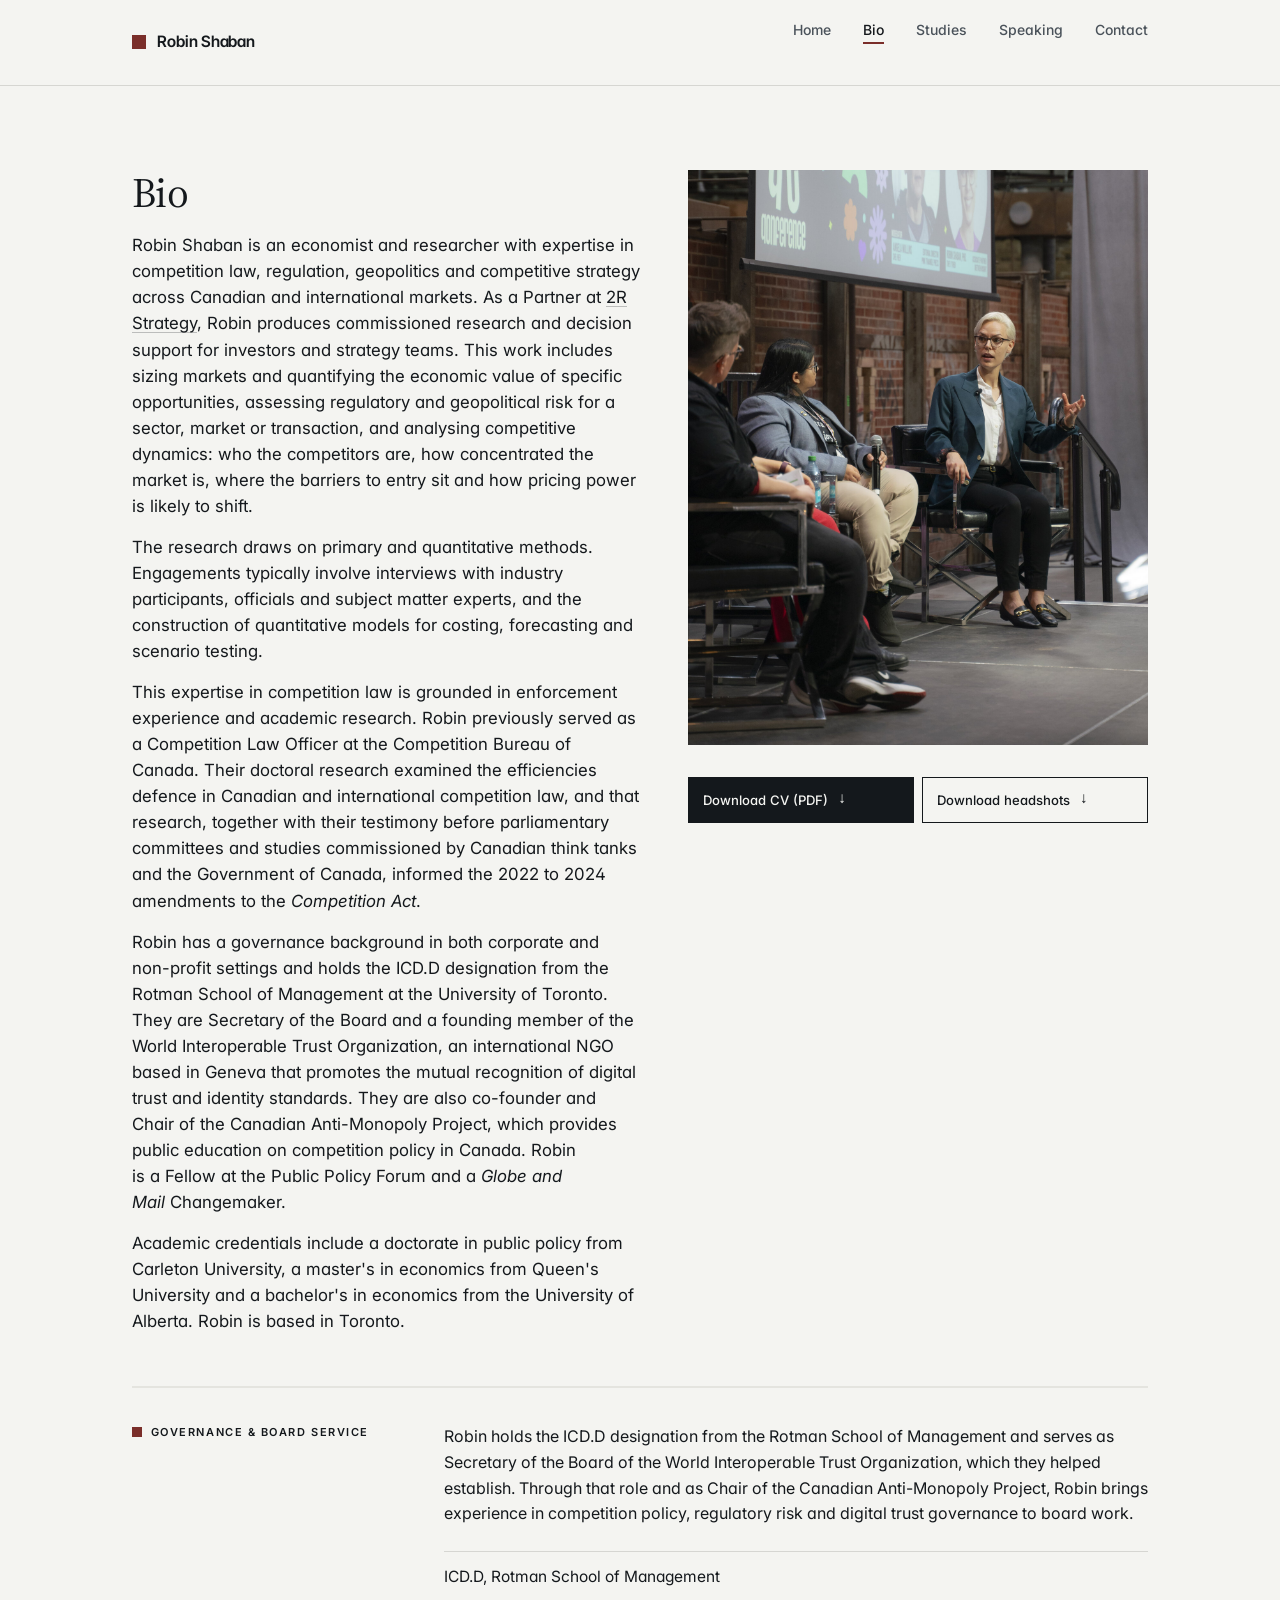
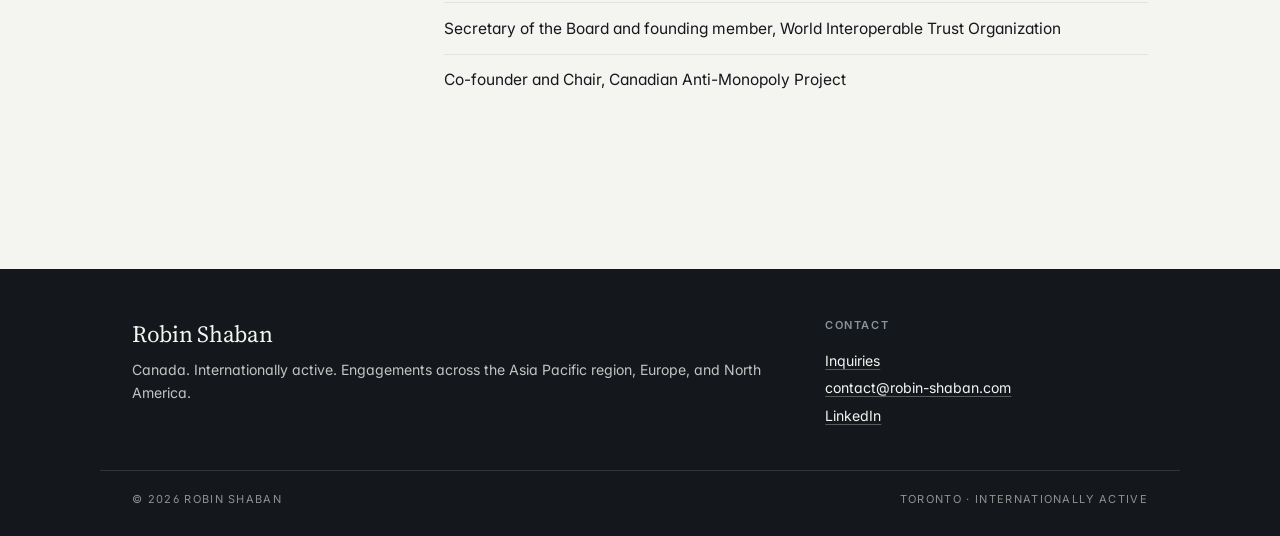
==== commit 80b2cc4c: "Add files via upload" ====
--- a/bio.html
+++ b/bio.html
@@ -53,7 +53,7 @@
       <p class="lede">Robin Shaban is an economist and researcher with expertise in competition law, regulation, geopolitics and competitive strategy across Canadian and international markets. As a Partner at <a href="https://2rstrategy.ca/" target="_blank" rel="noopener">2R Strategy</a>, Robin produces commissioned research and decision support for investors and strategy teams. This work includes sizing markets and quantifying the economic value of specific opportunities, assessing regulatory and geopolitical risk for a sector, market or transaction, and analysing competitive dynamics: who the competitors are, how concentrated the market is, where the barriers to entry sit and how pricing power is likely to shift.</p>
       <p class="lede">The research draws on primary and quantitative methods. Engagements typically involve interviews with industry participants, officials and subject matter experts, and the construction of quantitative models for costing, forecasting and scenario testing.</p>
       <p class="lede">This expertise in competition law is grounded in enforcement experience and academic research. Robin previously served as a Competition Law Officer at the Competition Bureau of Canada. Their doctoral research examined the efficiencies defence in Canadian and international competition law, and that research, together with their testimony before parliamentary committees and studies commissioned by Canadian think tanks and the Government of Canada, informed the 2022 to 2024 amendments to the <em>Competition Act</em>.</p>
-      <p class="lede">Robin has a governance background in both corporate and non-profit settings and holds the ICD.D designation from the Rotman School of Management at the University of Toronto. They are Secretary of the Board and a founding member of the World Interoperability and Trust Organization, an international NGO based in Geneva that promotes the mutual recognition of digital trust and identity standards. They are also co-founder and Chair of the Canadian Anti-Monopoly Project, which provides public education on competition policy in Canada. Robin is a Fellow at the Public Policy Forum and a <em>Globe and Mail</em> Changemaker.</p>
+      <p class="lede">Robin has a governance background in both corporate and non-profit settings and holds the ICD.D designation from the Rotman School of Management at the University of Toronto. They are Secretary of the Board and a founding member of the World Interoperable Trust Organization, an international NGO based in Geneva that promotes the mutual recognition of digital trust and identity standards. They are also co-founder and Chair of the Canadian Anti-Monopoly Project, which provides public education on competition policy in Canada. Robin is a Fellow at the Public Policy Forum and a <em>Globe and Mail</em> Changemaker.</p>
       <p class="lede">Academic credentials include a doctorate in public policy from Carleton University, a master's in economics from Queen's University and a bachelor's in economics from the University of Alberta. Robin is based in Toronto.</p>
     </div>
     <div class="page-intro-right">
@@ -73,11 +73,11 @@
     </aside>
     <div>
       <div class="body-prose" style="margin-bottom: 1.5rem;">
-        <p>Robin holds the ICD.D designation from the Rotman School of Management and serves as Secretary of the Board of the World Interoperability and Trust Organization, which they helped establish. Through that role and as Chair of the Canadian Anti-Monopoly Project, Robin brings experience in competition policy, regulatory risk and digital trust governance to board work.</p>
+        <p>Robin holds the ICD.D designation from the Rotman School of Management and serves as Secretary of the Board of the World Interoperable Trust Organization, which they helped establish. Through that role and as Chair of the Canadian Anti-Monopoly Project, Robin brings experience in competition policy, regulatory risk and digital trust governance to board work.</p>
       </div>
       <ul class="directory no-tags">
         <li><span>ICD.D, Rotman School of Management</span></li>
-        <li><span>Secretary of the Board and founding member, World Interoperability and Trust Organization</span></li>
+        <li><span>Secretary of the Board and founding member, World Interoperable Trust Organization</span></li>
         <li><span>Co-founder and Chair, Canadian Anti-Monopoly Project</span></li>
       </ul>
     </div>
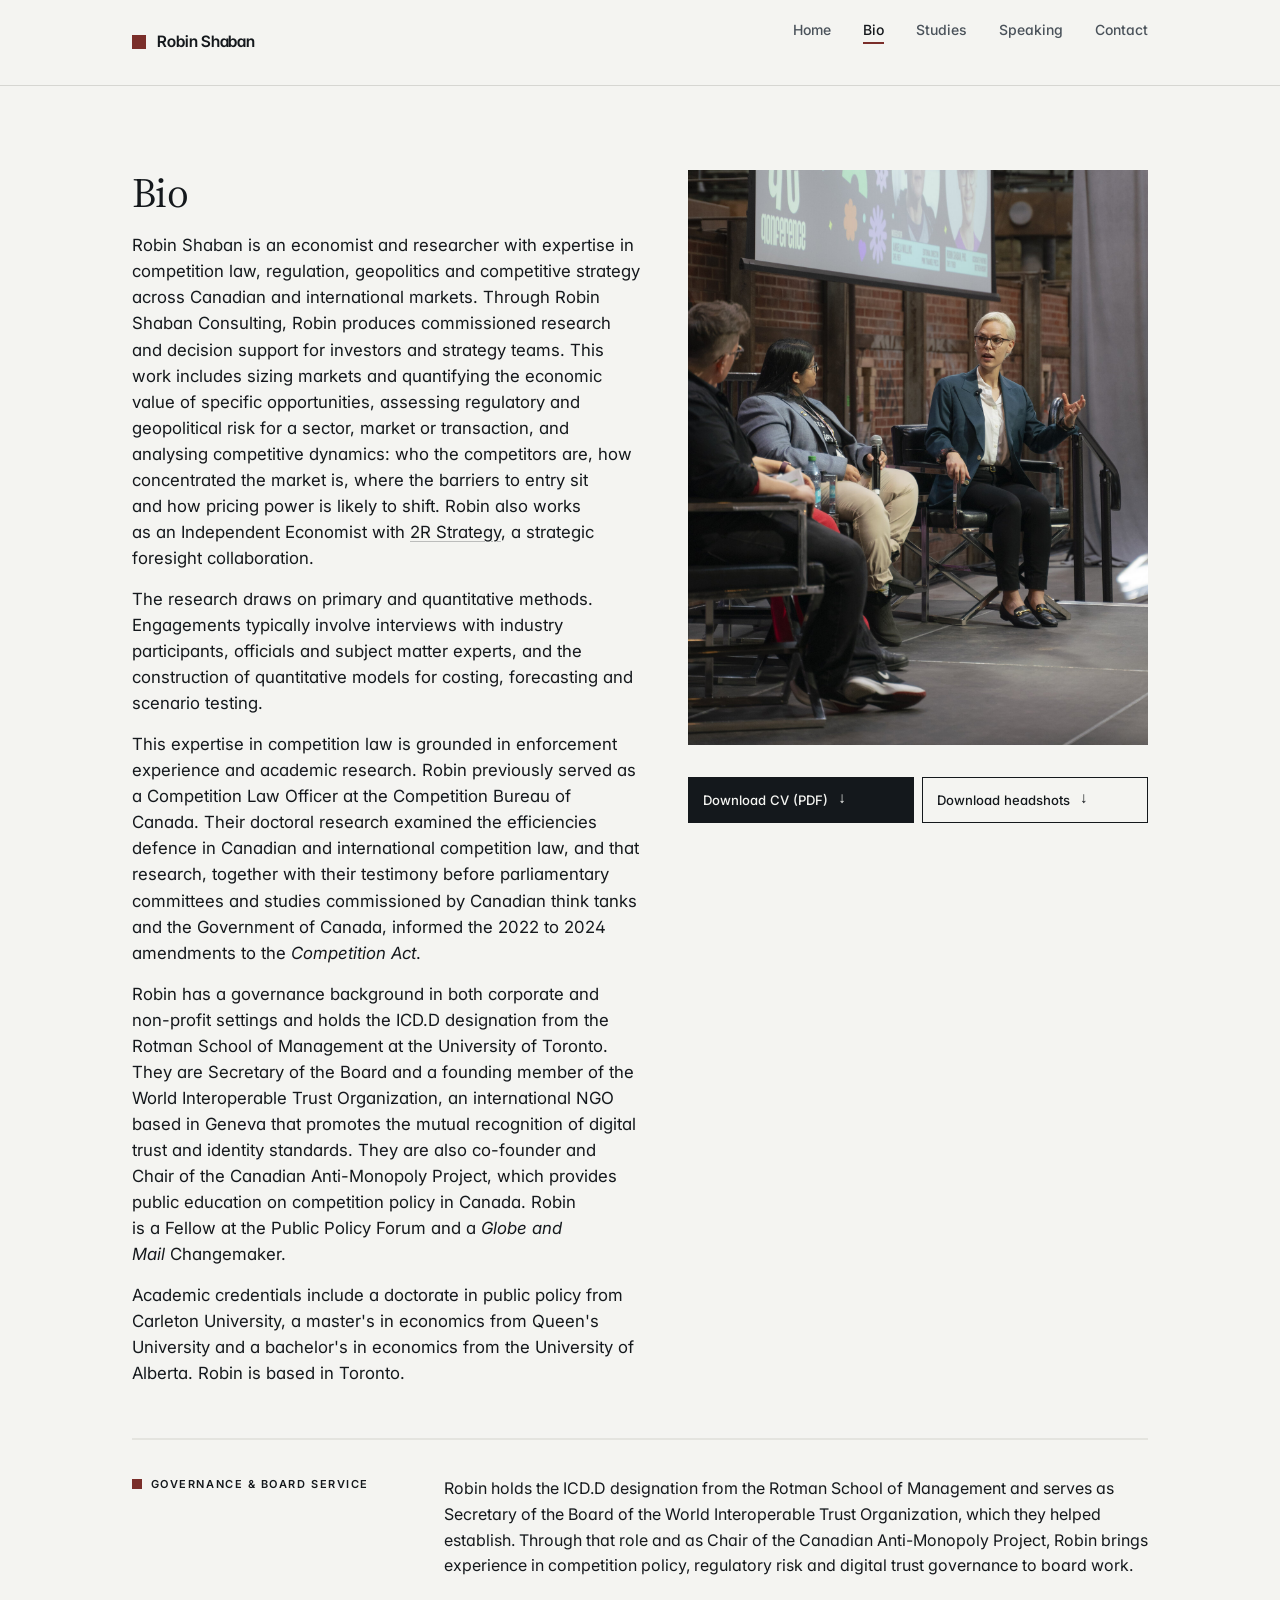
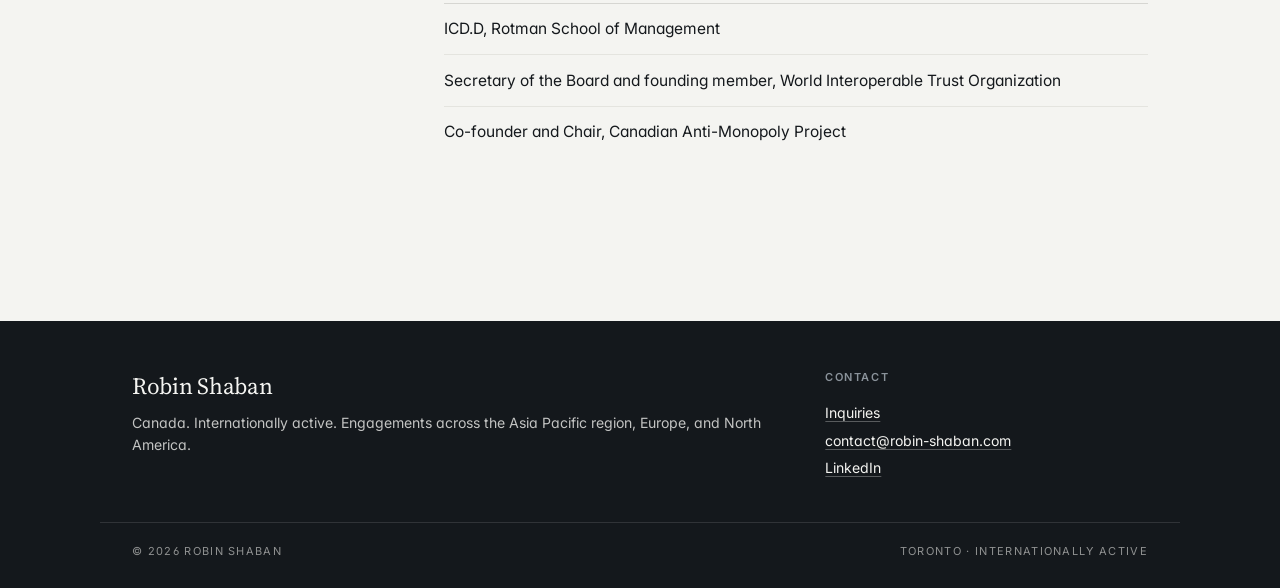
==== commit 7dc123aa: "Add files via upload" ====
--- a/bio.html
+++ b/bio.html
@@ -50,7 +50,7 @@
   <section class="page-intro start">
     <div class="page-intro-text">
       <h1 class="page-title">Bio</h1>
-      <p class="lede">Robin Shaban is an economist and researcher with expertise in competition law, regulation, geopolitics and competitive strategy across Canadian and international markets. As a Partner at <a href="https://2rstrategy.ca/" target="_blank" rel="noopener">2R Strategy</a>, Robin produces commissioned research and decision support for investors and strategy teams. This work includes sizing markets and quantifying the economic value of specific opportunities, assessing regulatory and geopolitical risk for a sector, market or transaction, and analysing competitive dynamics: who the competitors are, how concentrated the market is, where the barriers to entry sit and how pricing power is likely to shift.</p>
+      <p class="lede">Robin Shaban is an economist and researcher with expertise in competition law, regulation, geopolitics and competitive strategy across Canadian and international markets. Through Robin Shaban Consulting, Robin produces commissioned research and decision support for investors and strategy teams. This work includes sizing markets and quantifying the economic value of specific opportunities, assessing regulatory and geopolitical risk for a sector, market or transaction, and analysing competitive dynamics: who the competitors are, how concentrated the market is, where the barriers to entry sit and how pricing power is likely to shift. Robin also works as an Independent Economist with <a href="https://2rstrategy.ca/" target="_blank" rel="noopener">2R Strategy</a>, a strategic foresight collaboration.</p>
       <p class="lede">The research draws on primary and quantitative methods. Engagements typically involve interviews with industry participants, officials and subject matter experts, and the construction of quantitative models for costing, forecasting and scenario testing.</p>
       <p class="lede">This expertise in competition law is grounded in enforcement experience and academic research. Robin previously served as a Competition Law Officer at the Competition Bureau of Canada. Their doctoral research examined the efficiencies defence in Canadian and international competition law, and that research, together with their testimony before parliamentary committees and studies commissioned by Canadian think tanks and the Government of Canada, informed the 2022 to 2024 amendments to the <em>Competition Act</em>.</p>
       <p class="lede">Robin has a governance background in both corporate and non-profit settings and holds the ICD.D designation from the Rotman School of Management at the University of Toronto. They are Secretary of the Board and a founding member of the World Interoperable Trust Organization, an international NGO based in Geneva that promotes the mutual recognition of digital trust and identity standards. They are also co-founder and Chair of the Canadian Anti-Monopoly Project, which provides public education on competition policy in Canada. Robin is a Fellow at the Public Policy Forum and a <em>Globe and Mail</em> Changemaker.</p>
